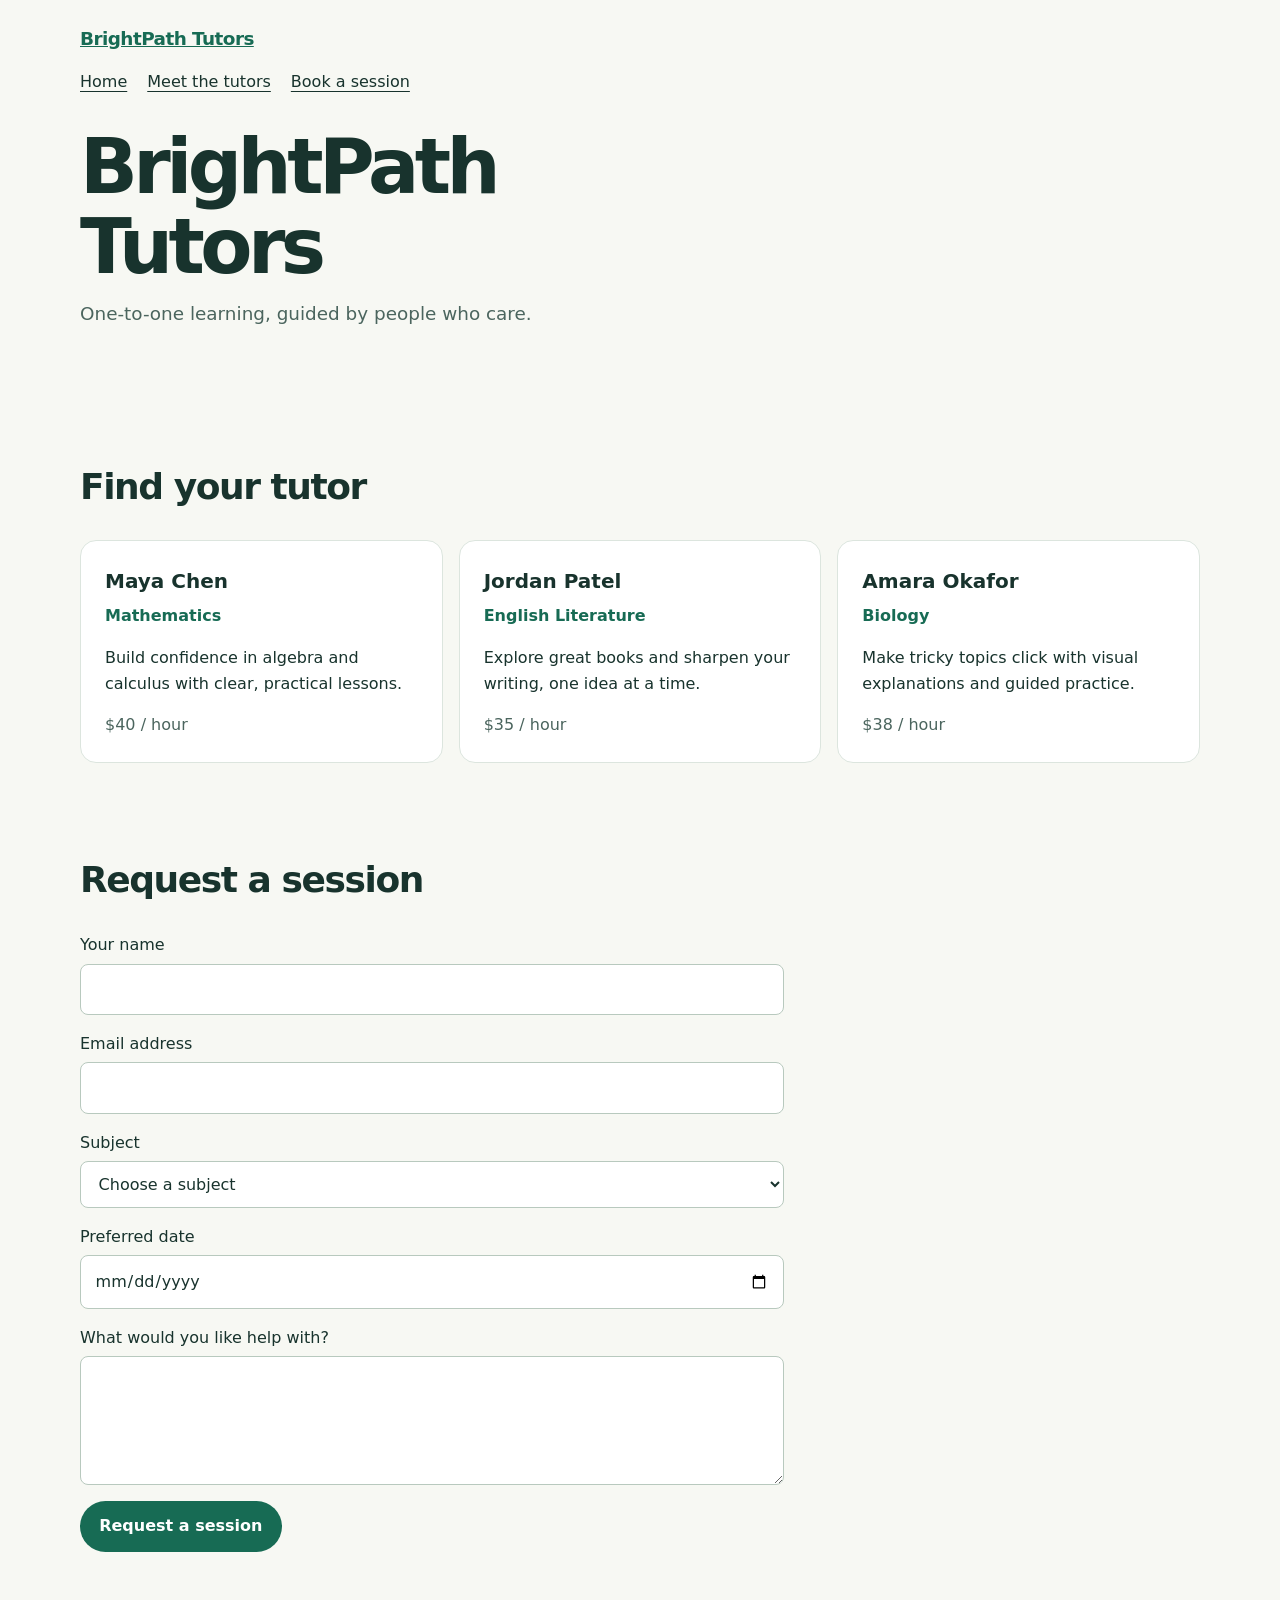
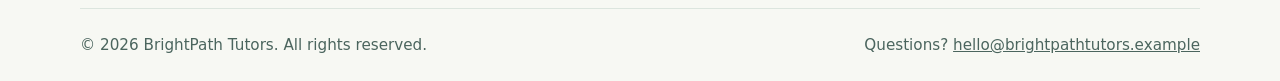
==== index.html @ d22a7b72 "marketplace" ====
<!DOCTYPE html>
<html lang="en">
  <head>
    <meta charset="utf-8">
    <meta name="viewport" content="width=device-width, initial-scale=1">
    <meta name="description" content="Find a friendly expert tutor and book a one-to-one learning session.">
    <title>BrightPath Tutors — Learn with confidence</title>
    <link rel="stylesheet" href="style.css">
  </head>
  <body>
    <header class="site-header">
      <a class="brand" href="#home">BrightPath Tutors</a>
      <nav class="site-nav" aria-label="Main navigation">
        <a href="#home">Home</a>
        <a href="#tutors">Meet the tutors</a>
        <a href="#booking">Book a session</a>
      </nav>
      <div class="intro" id="home">
        <h1>BrightPath Tutors</h1>
        <p class="tagline">One-to-one learning, guided by people who care.</p>
      </div>
    </header>

    <main>
      <section id="tutors" aria-labelledby="tutors-heading">
        <h2 class="section-heading" id="tutors-heading">Find your tutor</h2>
        <div class="tutor-grid">
          <article class="tutor-card">
            <h3>Maya Chen</h3>
            <p class="subject">Mathematics</p>
            <p>Build confidence in algebra and calculus with clear, practical lessons.</p>
            <p class="rate">$40 / hour</p>
          </article>
          <article class="tutor-card">
            <h3>Jordan Patel</h3>
            <p class="subject">English Literature</p>
            <p>Explore great books and sharpen your writing, one idea at a time.</p>
            <p class="rate">$35 / hour</p>
          </article>
          <article class="tutor-card">
            <h3>Amara Okafor</h3>
            <p class="subject">Biology</p>
            <p>Make tricky topics click with visual explanations and guided practice.</p>
            <p class="rate">$38 / hour</p>
          </article>
        </div>
      </section>

      <section class="booking-section" id="booking" aria-labelledby="booking-heading">
        <h2 class="section-heading" id="booking-heading">Request a session</h2>
        <form class="booking-form" action="#" method="get">
          <div class="form-field">
            <label for="student-name">Your name</label>
            <input id="student-name" name="name" type="text" autocomplete="name" required>
          </div>
          <div class="form-field">
            <label for="student-email">Email address</label>
            <input id="student-email" name="email" type="email" autocomplete="email" required>
          </div>
          <div class="form-field">
            <label for="subject">Subject</label>
            <select id="subject" name="subject" required>
              <option value="">Choose a subject</option>
              <option value="mathematics">Mathematics</option>
              <option value="english-literature">English Literature</option>
              <option value="biology">Biology</option>
            </select>
          </div>
          <div class="form-field">
            <label for="session-date">Preferred date</label>
            <input id="session-date" name="date" type="date" required>
          </div>
          <div class="form-field">
            <label for="message">What would you like help with?</label>
            <textarea id="message" name="message" rows="4"></textarea>
          </div>
          <button type="submit">Request a session</button>
        </form>
      </section>
    </main>

    <footer class="site-footer" id="contact">
      <p>&copy; 2026 BrightPath Tutors. All rights reserved.</p>
      <p>Questions? <a href="mailto:hello@brightpathtutors.example">hello@brightpathtutors.example</a></p>
    </footer>
  </body>
</html>
---- style.css ----
:root {
  color-scheme: light;
  font-family: Inter, ui-sans-serif, system-ui, -apple-system, BlinkMacSystemFont, "Segoe UI", sans-serif;
  color: #18332d;
  background: #f7f8f3;
  font-synthesis: none;
  text-rendering: optimizeLegibility;
}

* {
  box-sizing: border-box;
}

body {
  margin: 0;
  line-height: 1.6;
}

a {
  color: inherit;
}

.site-header,
main,
.site-footer {
  width: min(100% - 2rem, 70rem);
  margin-inline: auto;
}

.site-header {
  padding-block: 1.5rem 3rem;
}

.brand {
  color: #176b54;
  font-size: 1.15rem;
  font-weight: 800;
  letter-spacing: -0.03em;
}

.site-nav {
  display: flex;
  flex-wrap: wrap;
  gap: 1.25rem;
  margin-top: 1rem;
}

.site-nav a {
  text-decoration-thickness: 1px;
  text-underline-offset: 0.25em;
}

.intro {
  max-width: 44rem;
  padding-block: 2rem;
}

h1,
h2,
h3,
p {
  margin-top: 0;
}

h1 {
  max-width: 12ch;
  margin-bottom: 0.75rem;
  font-size: clamp(2.5rem, 7vw, 4.75rem);
  line-height: 1.05;
  letter-spacing: -0.06em;
}

.tagline {
  color: #4b655e;
  font-size: 1.15rem;
}

section {
  padding-block: 2rem 3.5rem;
}

.section-heading {
  margin-bottom: 1.5rem;
  font-size: clamp(1.75rem, 4vw, 2.25rem);
  letter-spacing: -0.04em;
}

.tutor-grid {
  display: grid;
  grid-template-columns: repeat(auto-fit, minmax(min(100%, 15rem), 1fr));
  gap: 1rem;
}

.tutor-card {
  padding: 1.5rem;
  border: 1px solid #dce5de;
  border-radius: 1rem;
  background: #fff;
}

.tutor-card h3 {
  margin-bottom: 0.4rem;
  font-size: 1.25rem;
}

.subject {
  color: #176b54;
  font-weight: 700;
}

.rate {
  margin-bottom: 0;
  color: #4b655e;
}

.booking-section {
  max-width: 44rem;
}

.booking-form {
  display: grid;
  gap: 1rem;
}

.form-field {
  display: grid;
  gap: 0.35rem;
}

input,
select,
textarea {
  width: 100%;
  padding: 0.75rem 0.85rem;
  border: 1px solid #b8c9be;
  border-radius: 0.5rem;
  background: #fff;
  color: inherit;
  font: inherit;
}

input:focus,
select:focus,
textarea:focus,
button:focus-visible,
a:focus-visible {
  outline: 3px solid #f2bd58;
  outline-offset: 3px;
}

textarea {
  min-height: 7rem;
  resize: vertical;
}

button {
  justify-self: start;
  padding: 0.8rem 1.2rem;
  border: 0;
  border-radius: 99rem;
  background: #176b54;
  color: #fff;
  font: inherit;
  font-weight: 700;
  cursor: pointer;
}

.site-footer {
  display: flex;
  flex-wrap: wrap;
  justify-content: space-between;
  gap: 0.5rem 2rem;
  padding-block: 1.5rem;
  border-top: 1px solid #dce5de;
  color: #4b655e;
  font-size: 0.95rem;
}

.site-footer p {
  margin-bottom: 0;
}
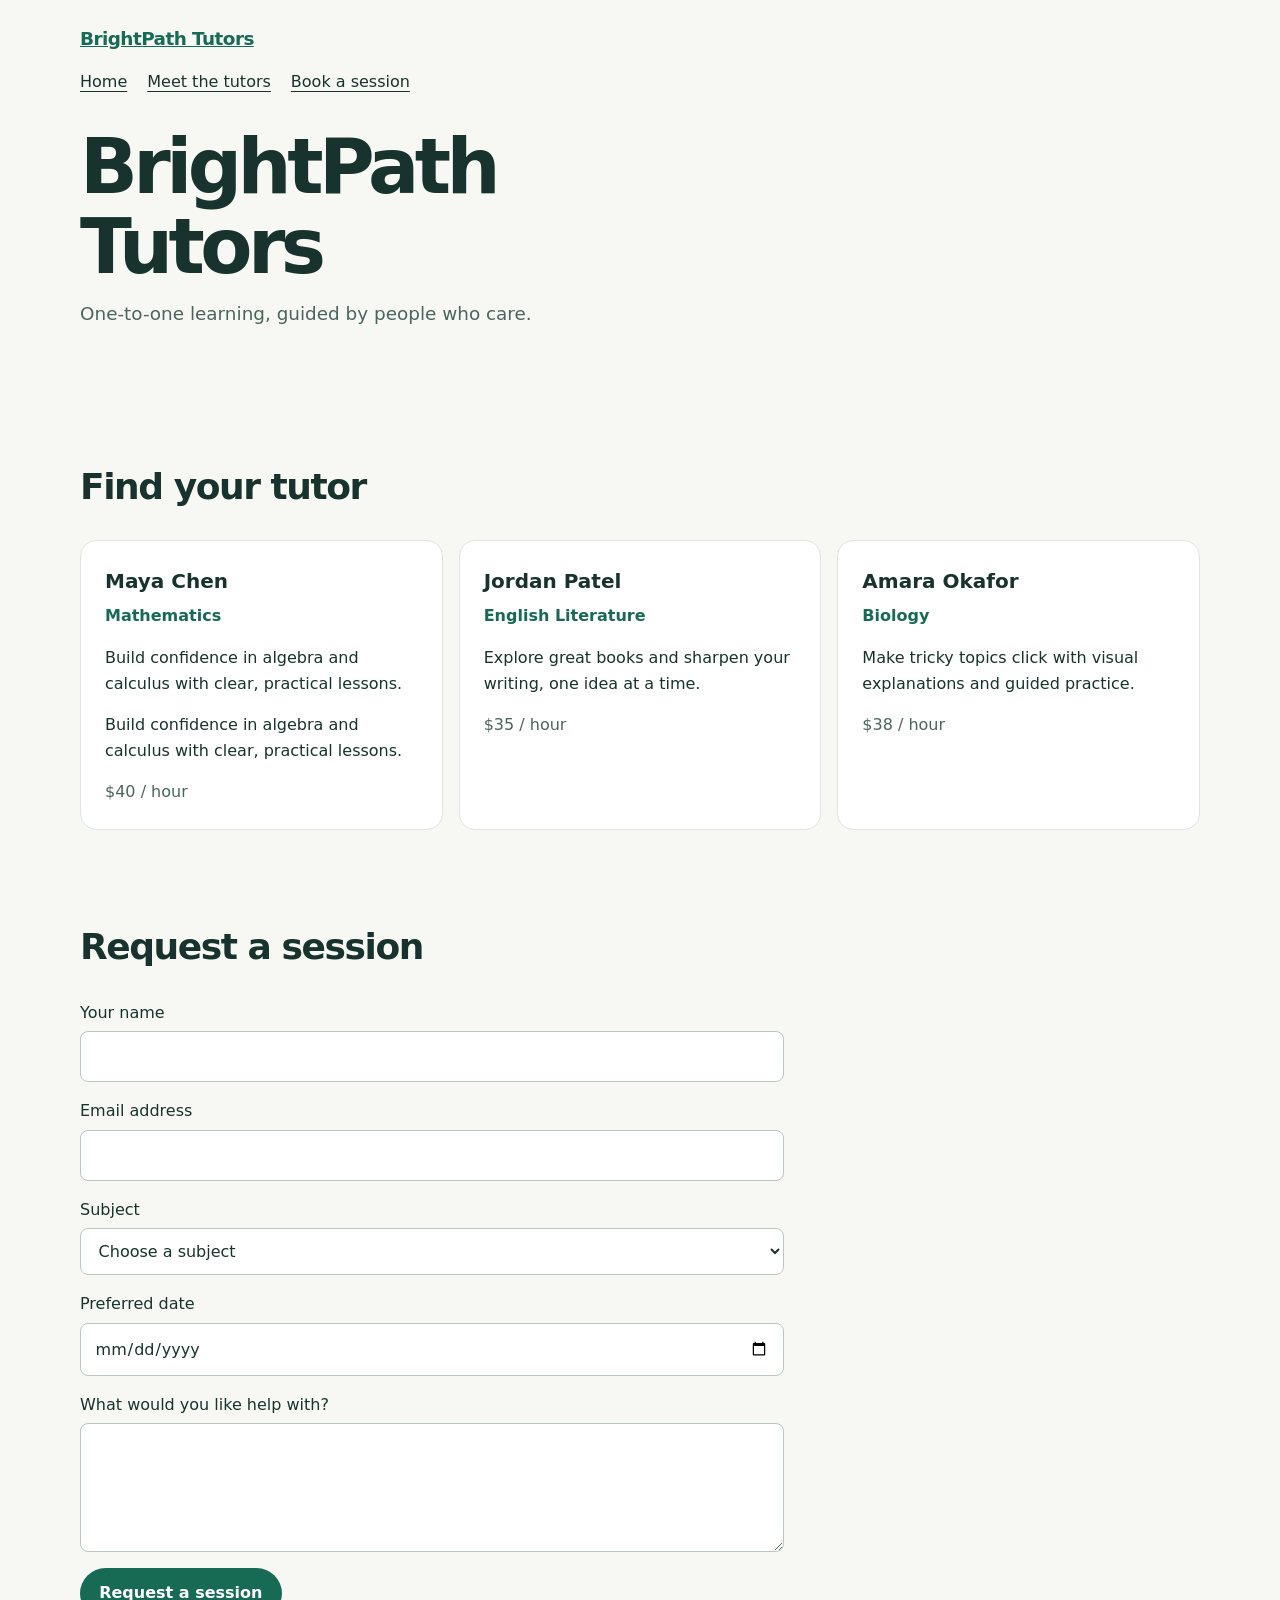
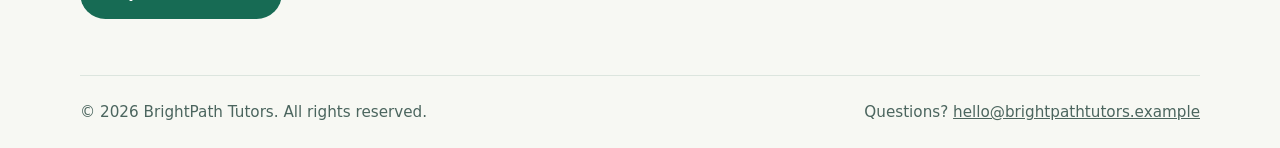
==== commit 4efa979d: "added styling" ====
--- a/index.html
+++ b/index.html
@@ -28,6 +28,7 @@
           <article class="tutor-card">
             <h3>Maya Chen</h3>
             <p class="subject">Mathematics</p>
+            <p>Build confidence in algebra and calculus with clear, practical lessons.</p>
             <p>Build confidence in algebra and calculus with clear, practical lessons.</p>
             <p class="rate">$40 / hour</p>
           </article>
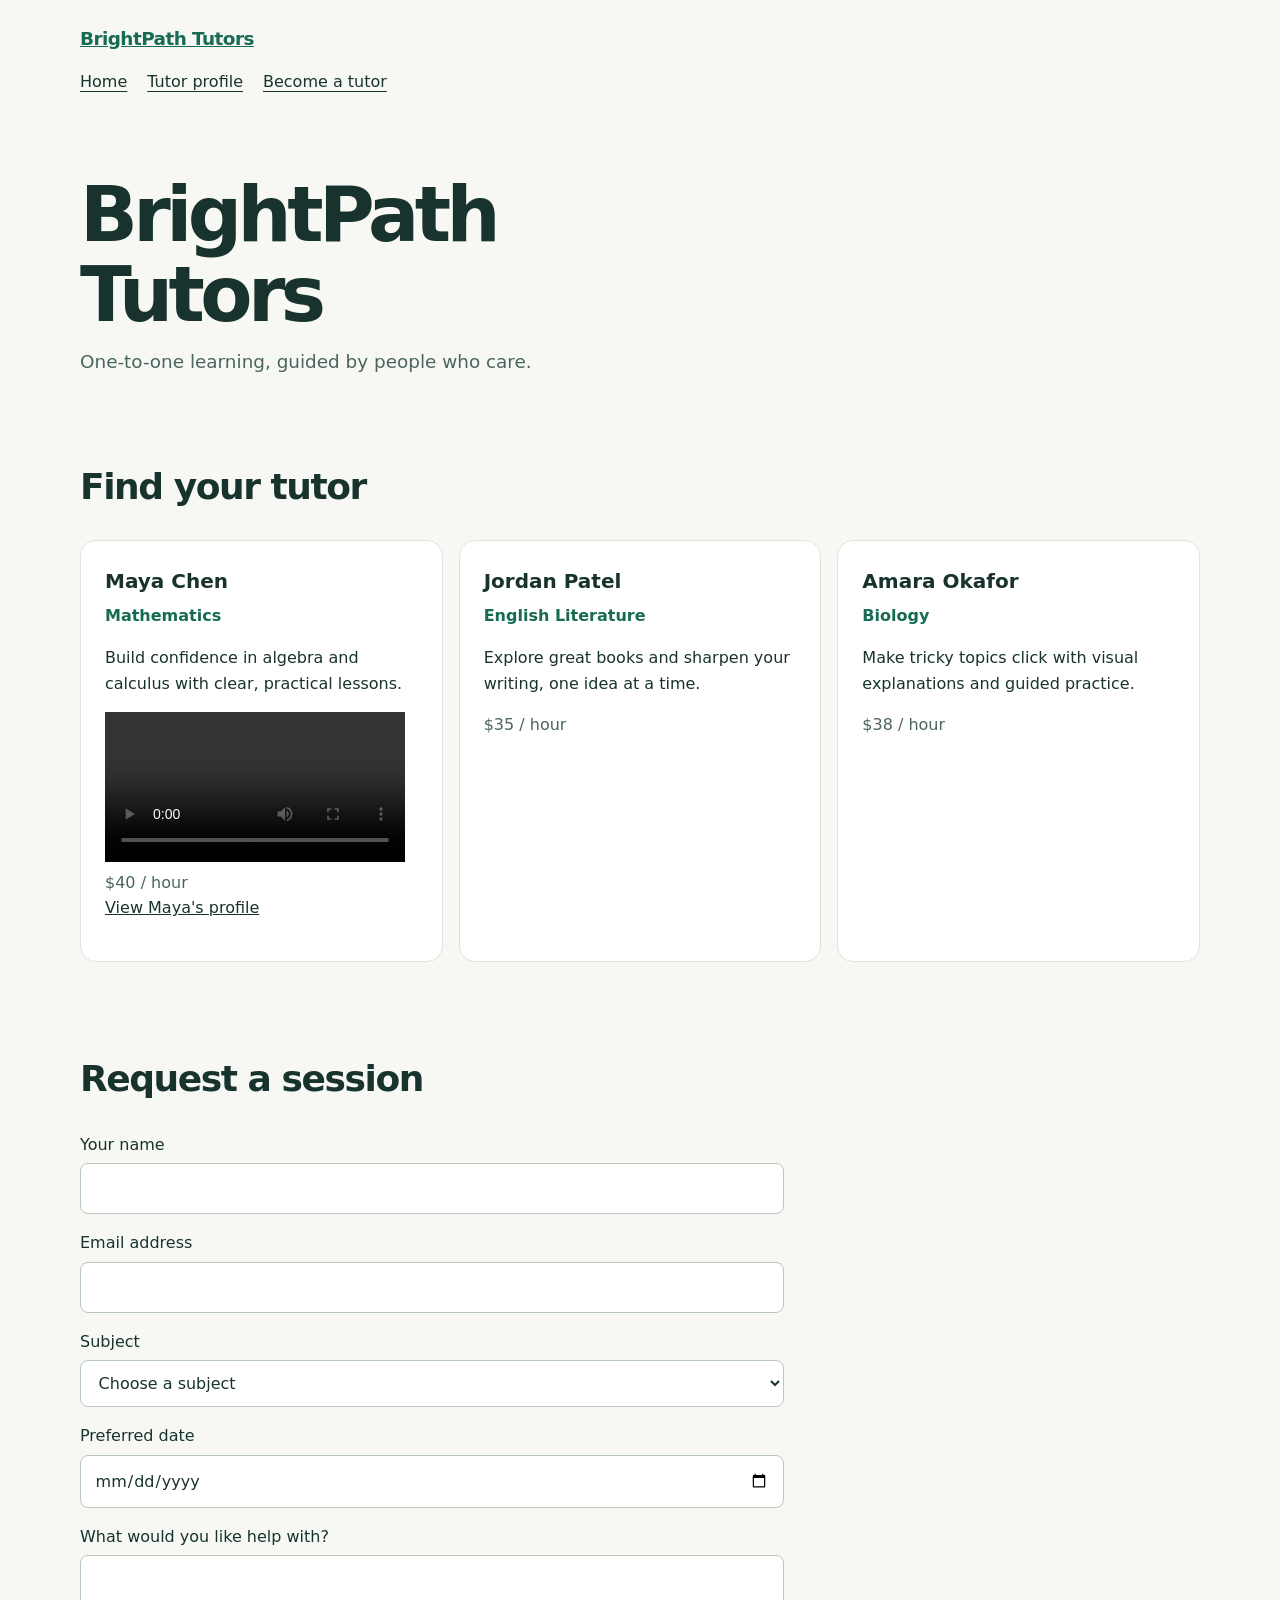
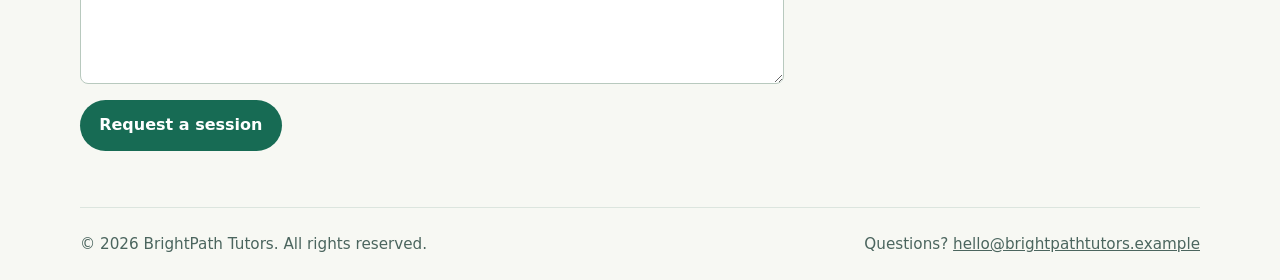
==== commit 0ba867c1: "Added multi-page tutor marketplace" ====
--- a/index.html
+++ b/index.html
@@ -9,19 +9,20 @@
   </head>
   <body>
     <header class="site-header">
-      <a class="brand" href="#home">BrightPath Tutors</a>
+      <a class="brand" href="index.html">BrightPath Tutors</a>
       <nav class="site-nav" aria-label="Main navigation">
-        <a href="#home">Home</a>
-        <a href="#tutors">Meet the tutors</a>
-        <a href="#booking">Book a session</a>
+        <a href="index.html" aria-current="page">Home</a>
+        <a href="tutor.html">Tutor profile</a>
+        <a href="become-a-tutor.html">Become a tutor</a>
       </nav>
-      <div class="intro" id="home">
+    </header>
+
+    <main id="home">
+      <div class="intro">
         <h1>BrightPath Tutors</h1>
         <p class="tagline">One-to-one learning, guided by people who care.</p>
       </div>
-    </header>
 
-    <main>
       <section id="tutors" aria-labelledby="tutors-heading">
         <h2 class="section-heading" id="tutors-heading">Find your tutor</h2>
         <div class="tutor-grid">
@@ -29,8 +30,16 @@
             <h3>Maya Chen</h3>
             <p class="subject">Mathematics</p>
             <p>Build confidence in algebra and calculus with clear, practical lessons.</p>
-            <p>Build confidence in algebra and calculus with clear, practical lessons.</p>
+            <video controls preload="metadata" aria-label="Maya Chen's tutor introduction video">
+    <source
+        src="https://interactive-examples.mdn.mozilla.net/media/cc0-videos/flower.mp4"
+        type="video/mp4"
+    >
+    Your browser does not support HTML5 video.
+</video>
+
             <p class="rate">$40 / hour</p>
+            <p><a href="tutor.html">View Maya's profile</a></p>
           </article>
           <article class="tutor-card">
             <h3>Jordan Patel</h3>
